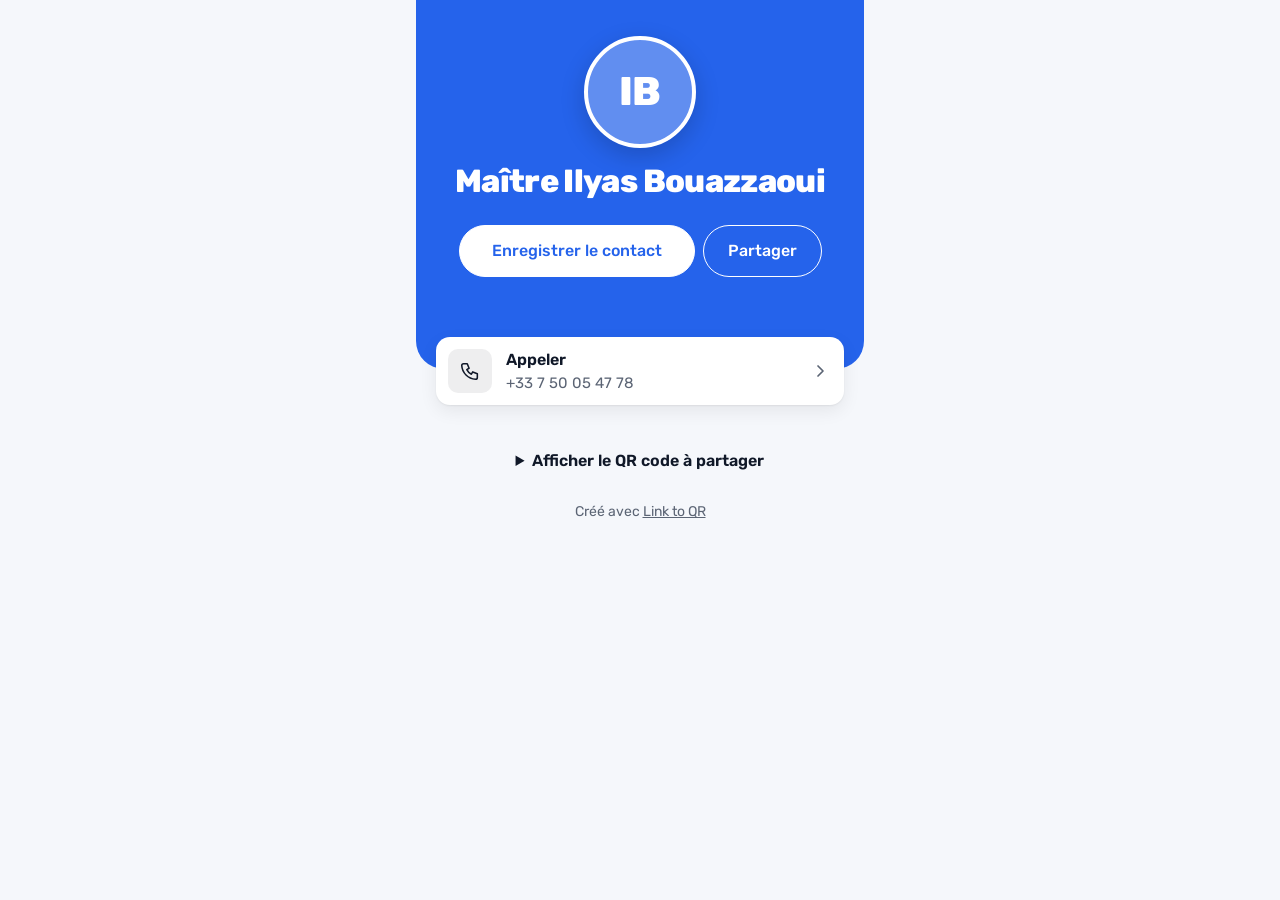
==== card/index.html @ c25ded65 "Add contact QR codes and a contact page, new blue look, French text - Link / Contact switch on the m" ====
<!doctype html>
<html lang="fr">
<head>
  <meta charset="utf-8">
  <meta name="viewport" content="width=device-width, initial-scale=1, viewport-fit=cover">
  <!-- The three lines below are what shows when the link is shared in WhatsApp or Messenger. Edit them by hand. -->
  <title>Maître Ilyas Bouazzaoui</title>
  <meta property="og:title" content="Maître Ilyas Bouazzaoui">
  <meta property="og:description" content="Enregistrez mon contact ou appelez-moi.">
  <meta http-equiv="Content-Security-Policy" content="default-src 'none'; script-src 'self'; style-src 'self'; font-src 'self'; img-src 'self' data: blob:; base-uri 'none'; form-action 'none'">
  <meta name="referrer" content="no-referrer">
  <meta name="color-scheme" content="light dark">
  <meta name="theme-color" content="#f5f7fb" media="(prefers-color-scheme: light)">
  <meta name="theme-color" content="#0c111d" media="(prefers-color-scheme: dark)">
  <meta property="og:type" content="profile">
  <link rel="icon" href="../favicon.svg" type="image/svg+xml">
  <link rel="preload" href="../fonts/rubik.woff2" as="font" type="font/woff2" crossorigin>
  <link rel="stylesheet" href="../style.css">
  <link rel="stylesheet" href="../card-page.css">
  <script src="../qrcode.js" defer></script>
  <script src="details.js" defer></script>
  <script src="../card-page.js" type="module"></script>
</head>
<body>
  <main class="card">
    <header id="face" class="face">
      <div id="avatar" class="avatar" aria-hidden="true"></div>
      <h1 id="name"></h1>
      <p id="role" class="role"></p>
      <p id="bio" class="bio"></p>
      <div class="card-actions">
        <button type="button" id="save" class="btn">Enregistrer le contact</button>
        <button type="button" id="share" class="btn">Partager</button>
      </div>
      <p id="status" class="sr-only" role="status"></p>
    </header>

    <ul id="rows" class="rows"></ul>

    <details class="show-qr">
      <summary>Afficher le QR code à partager</summary>
      <img id="qr" alt="QR code de cette page" width="240" height="240">
      <p>Faites scanner ce code sur votre écran pour ouvrir cette page.</p>
    </details>

    <noscript><p class="bio">Cette page a besoin de JavaScript pour afficher le contact.</p></noscript>
    <footer class="card-foot">Créé avec <a href="../">Link to QR</a></footer>
  </main>
</body>
</html>
---- style.css ----
@font-face {
  font-family: "Rubik";
  src: url("fonts/rubik.woff2") format("woff2");
  font-weight: 300 900;
  font-display: swap;
}

/* Shape rule: soft corners everywhere, one blue for anything you can press. */
:root {
  color-scheme: light dark;
  --paper: #f5f7fb;
  --ink: #101828;
  --muted: #5b6474;
  --field: #fff;
  --line: #d5dbe6;
  --tint: #e6edff; /* behind the code */
  --accent: #2563eb;
  --accent-text: #2563eb; /* the blue when it is text on the page */
  --danger: #d92d20;
  --focus: var(--accent-text);
  --radius: 0.875rem;
  --sans: "Rubik", ui-sans-serif, system-ui, sans-serif;
  --ease: cubic-bezier(0.16, 1, 0.3, 1);
}

@media (prefers-color-scheme: dark) {
  :root {
    --paper: #0c111d;
    --ink: #eef1f6;
    --muted: #a0a9b8;
    --field: #161c2a;
    --line: #2d3648;
    --tint: #111a33;
    --accent-text: #7da2ff;
    --danger: #f97066;
  }
}

*,
*::before,
*::after {
  box-sizing: border-box;
}

html {
  -webkit-text-size-adjust: 100%;
}

body {
  margin: 0;
  background: var(--paper);
  color: var(--ink);
  font: 400 1rem/1.5 var(--sans);
  -webkit-font-smoothing: antialiased;
}

::selection {
  background: var(--accent);
  color: #fff;
}

:focus-visible {
  outline: 2px solid var(--focus);
  outline-offset: 3px;
}

[hidden] {
  display: none !important;
}

.sr-only {
  position: absolute;
  width: 1px;
  height: 1px;
  overflow: hidden;
  clip-path: inset(50%);
  white-space: nowrap;
}

/* Layout: one column on phones, type left and code right from 60rem up. */
.page {
  display: grid;
  grid-template-rows: auto 1fr auto;
  min-height: 100dvh;
}

.intro {
  display: grid;
  grid-template-rows: auto 1fr;
  gap: 2rem;
  min-width: 0; /* lets the form shrink on very narrow screens */
  padding: 1.25rem max(1.25rem, env(safe-area-inset-right)) 2.5rem max(1.25rem, env(safe-area-inset-left));
}

.fineprint {
  padding: 1rem max(1.25rem, env(safe-area-inset-right)) max(1rem, env(safe-area-inset-bottom)) max(1.25rem, env(safe-area-inset-left));
  color: var(--muted);
  font-size: 0.875rem;
}

@media (min-width: 60rem) {
  .page {
    grid-template-columns: minmax(0, 1.15fr) minmax(0, 1fr);
    grid-template-rows: 1fr auto;
  }

  .intro {
    padding: 2rem clamp(2rem, 5vw, 4.5rem) 1rem;
  }

  .stage {
    grid-column: 2;
    grid-row: 1 / span 2;
  }

  .fineprint {
    grid-column: 1;
    grid-row: 2;
    padding: 1rem clamp(2rem, 5vw, 4.5rem) 2rem;
  }
}

/* Left side */
.brand {
  display: flex;
  align-items: center;
  gap: 0.5rem;
  margin: 0;
  font-weight: 700;
  letter-spacing: -0.01em;
}

.brand svg {
  width: 1.75rem;
  height: 1.75rem;
}

.pitch {
  align-self: center;
  min-width: 0;
  max-width: 36rem;
}

h1 {
  margin: 0;
  font-size: clamp(2.5rem, 4.4vw + 0.75rem, 4.75rem);
  font-weight: 800;
  line-height: 1.05;
  letter-spacing: -0.025em;
  text-wrap: balance;
  isolation: isolate;
}

mark {
  background: none;
  color: var(--accent-text);
}

.lede {
  margin: 1.25rem 0 0;
  max-width: 30rem;
  color: var(--muted);
  font-size: 1.125rem;
  line-height: 1.5;
  text-wrap: pretty;
}

.field {
  margin-top: 2.25rem;
}

.field label {
  display: block;
  margin-bottom: 0.5rem;
  font-size: 0.9375rem;
  font-weight: 600;
}

/* Link or contact: the pressed one is filled. */
.switch {
  display: inline-flex;
  gap: 0.25rem;
  margin-bottom: 1.5rem;
  padding: 0.25rem;
  border: 1.5px solid var(--line);
  border-radius: 999px;
  background: var(--field);
}

.switch .btn {
  min-height: 2.5rem;
  border-radius: 999px;
  background: transparent;
  color: var(--muted);
}

.switch .btn[aria-pressed="true"] {
  background: var(--accent);
  color: #fff;
}

.field-row {
  display: flex;
  gap: 0.5rem;
}

.field input {
  flex: 1;
  min-width: 0;
  height: 3.5rem;
  padding: 0 1rem;
  border: 1.5px solid var(--line);
  border-radius: var(--radius);
  background: var(--field);
  color: var(--ink);
  font: 400 1.0625rem var(--sans);
}

.field input:focus {
  border-color: var(--accent-text);
}

.field input::placeholder {
  color: var(--muted);
  opacity: 1;
}

.field input[aria-invalid="true"] {
  border-color: var(--danger);
  box-shadow: inset 0 0 0 1px var(--danger);
}

.field .btn {
  min-height: 3.5rem;
}

.contact {
  display: grid;
  grid-template-columns: 1fr 1fr;
  gap: 0.75rem;
}

.contact label {
  min-width: 0;
  margin: 0;
}

.contact input {
  display: block;
  width: 100%;
  height: 3rem;
  margin-top: 0.375rem;
}

.contact .wide {
  grid-column: 1 / -1;
}

@media (max-width: 26rem) {
  .contact .roomy {
    grid-column: 1 / -1;
  }
}

.more {
  margin: 0.75rem 0 0;
  color: var(--muted);
  font-size: 0.9375rem;
}

.more a {
  color: var(--accent-text);
  text-underline-offset: 0.2em;
}

.hint {
  min-height: 3em; /* two lines, so the page does not jump when the message changes */
  margin: 0.625rem 0 0;
  text-wrap: balance;
  color: var(--muted);
  font-size: 0.9375rem;
}

.hint.is-error {
  color: var(--ink);
  font-weight: 600;
}

/* Buttons */
.btn {
  min-height: 3rem;
  padding: 0 1.125rem;
  border: 1.5px solid transparent;
  border-radius: var(--radius);
  font: 500 1rem/1 var(--sans);
  white-space: nowrap;
  cursor: pointer;
  touch-action: manipulation;
  -webkit-tap-highlight-color: transparent;
  transition: background-color 0.15s, color 0.15s, transform 0.1s;
}

.btn-ink {
  background: var(--accent);
  color: #fff;
}

.btn-line {
  border-color: var(--line);
  background: var(--field);
  color: var(--ink);
}

@media (hover: hover) {
  .btn-ink:hover:not(:disabled) {
    background: #1d4ed8;
  }

  .btn-line:hover:not(:disabled) {
    border-color: var(--accent-text);
    color: var(--accent-text);
  }
}

.btn:active:not(:disabled) {
  transform: translateY(1px);
}

.btn:disabled {
  opacity: 0.38;
  cursor: not-allowed;
}

/* Right side: the code on a soft blue field. */
.stage {
  display: grid;
  place-items: center;
  padding: 2rem max(1.25rem, env(safe-area-inset-right)) 2rem max(1.25rem, env(safe-area-inset-left));
  background: var(--tint);
}

.stage-inner {
  display: grid;
  gap: 1.25rem;
  width: min(100%, 26rem);
}

/* Two columns: the tile gives way so code and buttons fit a short laptop window. */
@media (min-width: 60rem) {
  .stage-inner {
    width: min(100%, 26rem, max(15rem, 100dvh - 18rem));
  }
}

.tile {
  display: grid;
  place-items: center;
  aspect-ratio: 1;
  overflow: hidden;
  border-radius: 1.25rem;
  background: #fff;
  box-shadow: 0 1px 2px rgb(16 24 40 / 0.06), 0 12px 32px rgb(16 24 40 / 0.1);
  forced-color-adjust: none; /* keep white behind the code in Windows contrast themes */
}

.tile > * {
  grid-area: 1 / 1;
}

.tile svg {
  display: block;
  width: 100%;
  height: 100%;
  fill: #dcdce1;
}

.stage[data-state="ready"] .tile svg {
  fill: #000;
}

.tile-note {
  display: none;
  max-width: 11ch;
  margin: 0;
  color: #55555f;
  font-weight: 600;
  line-height: 1.25;
  text-align: center;
  text-wrap: balance;
}

.stage[data-state="empty"] .tile-note-empty,
.stage[data-state="error"] .tile-note-error {
  display: block;
}

.readout {
  display: grid;
  align-content: start;
  gap: 0.125rem;
  min-height: 4.5rem;
  margin: 0;
}

.stage:not([data-state="ready"]) .readout {
  visibility: hidden;
}

.readout-label {
  font-size: 0.875rem;
  font-weight: 600;
}

.readout-target {
  display: -webkit-box;
  -webkit-box-orient: vertical;
  -webkit-line-clamp: 2;
  overflow: hidden;
  color: inherit;
  font-size: 1.0625rem;
  font-weight: 500;
  line-height: 1.35;
  overflow-wrap: anywhere;
  text-decoration-thickness: 1.5px;
  text-underline-offset: 0.2em;
}

.actions {
  display: flex;
  flex-wrap: wrap;
  gap: 0.5rem;
}

.actions .btn {
  flex: 1 1 0;
}

.actions .btn-ink {
  flex-basis: 100%;
  min-height: 3.5rem;
}

/* Motion: one rise on load, one pop when a code appears. */
@media (prefers-reduced-motion: no-preference) {
  .pitch > *,
  .stage-inner {
    animation: rise 0.6s var(--ease) both;
  }

  .pitch > .lede {
    animation-delay: 0.06s;
  }

  .pitch > .field,
  .stage-inner {
    animation-delay: 0.12s;
  }

  .stage[data-state="ready"] .tile svg {
    animation: pop 0.3s var(--ease);
  }

  @keyframes rise {
    from {
      opacity: 0;
      transform: translateY(12px);
    }
  }

  @keyframes pop {
    from {
      opacity: 0;
      transform: scale(0.97);
    }
  }
}
---- card-page.css ----
/* Contact page: one phone-width column. Colours, font and buttons come from style.css.
   Unlike the main page, this one is round and soft: a colour header, then floating rows. */
.card {
  display: grid;
  gap: 1.25rem;
  width: min(100%, 28rem);
  margin: 0 auto;
  padding-bottom: max(2rem, env(safe-area-inset-bottom));
}

.card > * {
  min-width: 0;
  margin-inline: max(1.25rem, env(safe-area-inset-left)) max(1.25rem, env(safe-area-inset-right));
}

/* The header. card-page.js sets --brand and --on-brand from CARD.color. */
.card > .face {
  --brand: var(--accent);
  --on-brand: #fff;
  display: grid;
  justify-items: center;
  margin: 0 0 -4.25rem; /* the first rows float over its bottom edge */
  padding: max(2.25rem, env(safe-area-inset-top)) 1.5rem 5.75rem;
  border-radius: 0 0 1.75rem 1.75rem;
  background: var(--brand);
  color: var(--on-brand);
  text-align: center;
}

.avatar {
  display: grid;
  place-items: center;
  width: 7rem;
  height: 7rem;
  overflow: hidden;
  border: 4px solid #fff;
  border-radius: 50%;
  background: rgb(255 255 255 / 0.28);
  box-shadow: 0 8px 24px rgb(0 0 0 / 0.18);
  font-size: 2.5rem;
  font-weight: 800;
  letter-spacing: -0.02em;
  text-transform: uppercase;
}

.avatar img {
  display: block;
  width: 100%;
  height: 100%;
  object-fit: cover;
}

.face h1 {
  margin-top: 1rem;
  font-size: clamp(1.625rem, 7.5vw, 2rem);
  letter-spacing: -0.02em;
  line-height: 1.1;
  overflow-wrap: anywhere;
}

.role {
  margin: 0.375rem 0 0;
  font-weight: 500;
  line-height: 1.3;
}

.bio {
  max-width: 22rem;
  margin: 0.75rem 0 0;
  font-size: 0.9375rem;
  line-height: 1.45;
  opacity: 0.85;
  text-wrap: pretty;
}

.card-actions {
  display: flex;
  flex-wrap: wrap;
  justify-content: center;
  gap: 0.5rem;
  margin-top: 1.25rem;
}

.card-actions .btn {
  min-height: 3.25rem;
  padding: 0 1.5rem;
  border-color: var(--on-brand);
  border-radius: 999px;
  background: transparent;
  color: var(--on-brand);
}

.card-actions #save {
  padding: 0 2rem;
  background: var(--on-brand);
  color: var(--brand);
}

/* One floating row per way to reach the person. */
.rows {
  display: grid;
  gap: 0.625rem;
  padding: 0;
  list-style: none;
}

.rows a {
  display: grid;
  grid-template-columns: 2.75rem minmax(0, 1fr) 1rem;
  align-items: center;
  gap: 0.875rem;
  min-height: 4.25rem;
  padding: 0.625rem 1rem 0.625rem 0.75rem;
  border-radius: 0.875rem;
  background: var(--field);
  box-shadow: 0 1px 2px rgb(0 0 0 / 0.06), 0 6px 18px rgb(0 0 0 / 0.07);
  color: inherit;
  text-decoration: none;
  transition: transform 0.15s var(--ease), box-shadow 0.15s;
}

.rows svg {
  width: 2.75rem;
  height: 2.75rem;
  padding: 0.6875rem;
  border-radius: 0.625rem;
  background: color-mix(in srgb, var(--ink) 7%, transparent);
  fill: none;
  stroke: currentColor;
  stroke-width: 1.7;
  stroke-linecap: round;
  stroke-linejoin: round;
}

.rows .chev {
  width: 1rem;
  height: 1rem;
  padding: 0;
  background: none;
  color: var(--muted);
}

.rows b,
.rows small {
  display: block;
  overflow: hidden;
  text-overflow: ellipsis;
  white-space: nowrap;
}

.rows b {
  font-weight: 600;
}

.rows small {
  color: var(--muted);
  font-size: 0.9375rem;
}

@media (hover: hover) {
  .rows a:hover {
    transform: translateY(-2px);
    box-shadow: 0 2px 4px rgb(0 0 0 / 0.08), 0 12px 26px rgb(0 0 0 / 0.12);
  }
}

.show-qr {
  text-align: center;
}

.show-qr summary {
  padding: 0.5rem;
  font-weight: 600;
  cursor: pointer;
}

.show-qr img {
  display: block;
  width: min(15rem, 100%);
  height: auto;
  margin: 0.75rem auto;
  border-radius: 0.875rem;
  background: #fff;
  image-rendering: pixelated;
}

.show-qr p,
.card-foot {
  margin-block: 0;
  color: var(--muted);
  font-size: 0.875rem;
  text-align: center;
}

.card-foot a {
  color: inherit;
}

@media (prefers-reduced-motion: no-preference) {
  .face > * {
    animation: rise 0.6s var(--ease) both;
  }
}
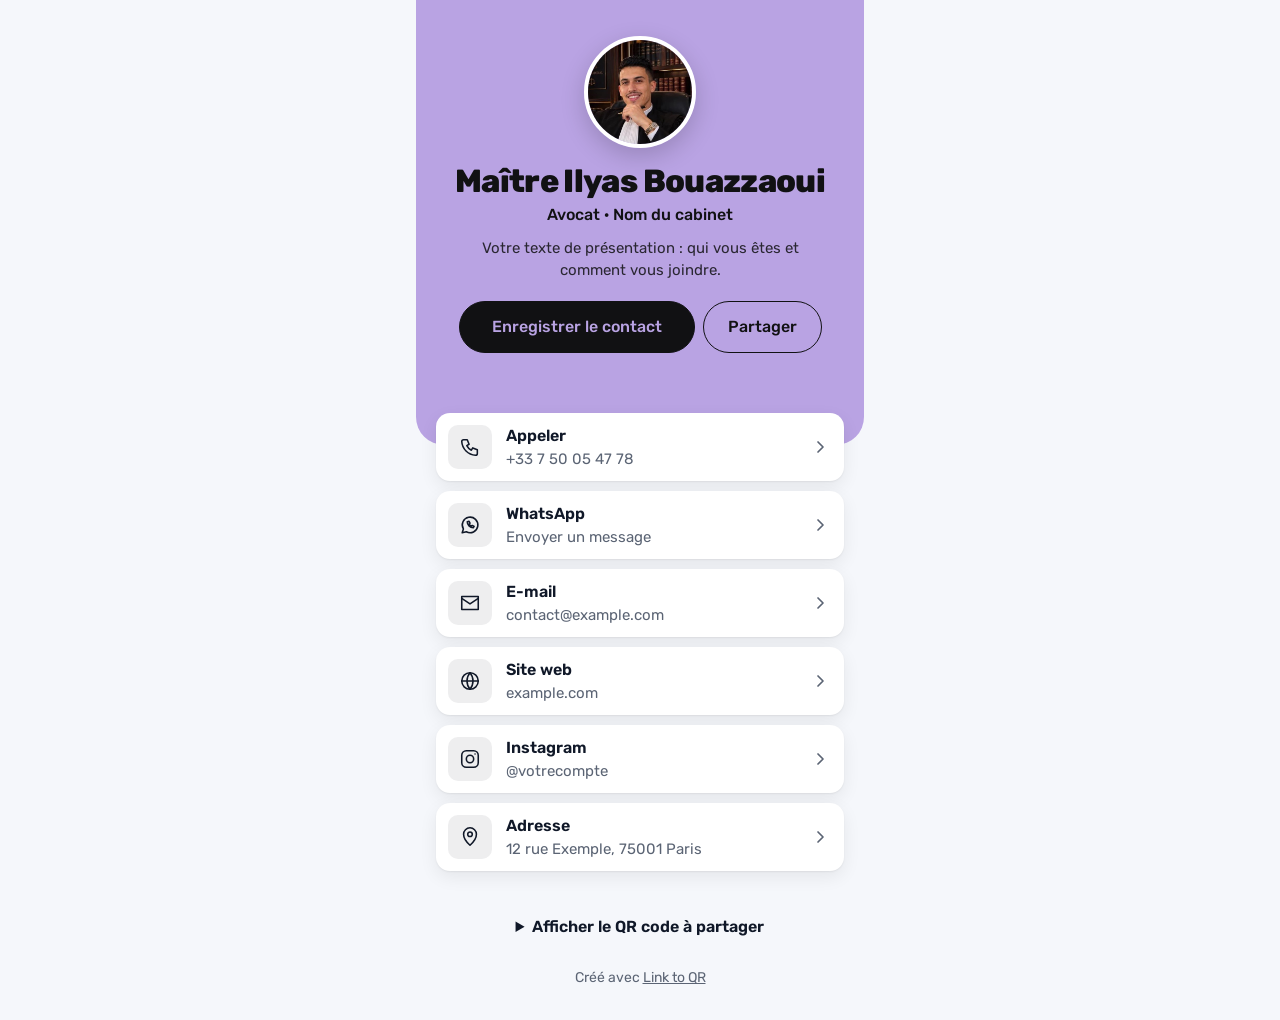
==== commit 0c39110f: "Card: add photo, light lavender header, job title Co-Authored-By: Claude Opus 5.5 <noreply@anthropic" ====
--- a/card/index.html
+++ b/card/index.html
@@ -7,6 +7,7 @@
   <title>Maître Ilyas Bouazzaoui</title>
   <meta property="og:title" content="Maître Ilyas Bouazzaoui">
   <meta property="og:description" content="Enregistrez mon contact ou appelez-moi.">
+  <meta property="og:image" content="https://ismailzia.github.io/qr/card/photo.jpg">
   <meta http-equiv="Content-Security-Policy" content="default-src 'none'; script-src 'self'; style-src 'self'; font-src 'self'; img-src 'self' data: blob:; base-uri 'none'; form-action 'none'">
   <meta name="referrer" content="no-referrer">
   <meta name="color-scheme" content="light dark">
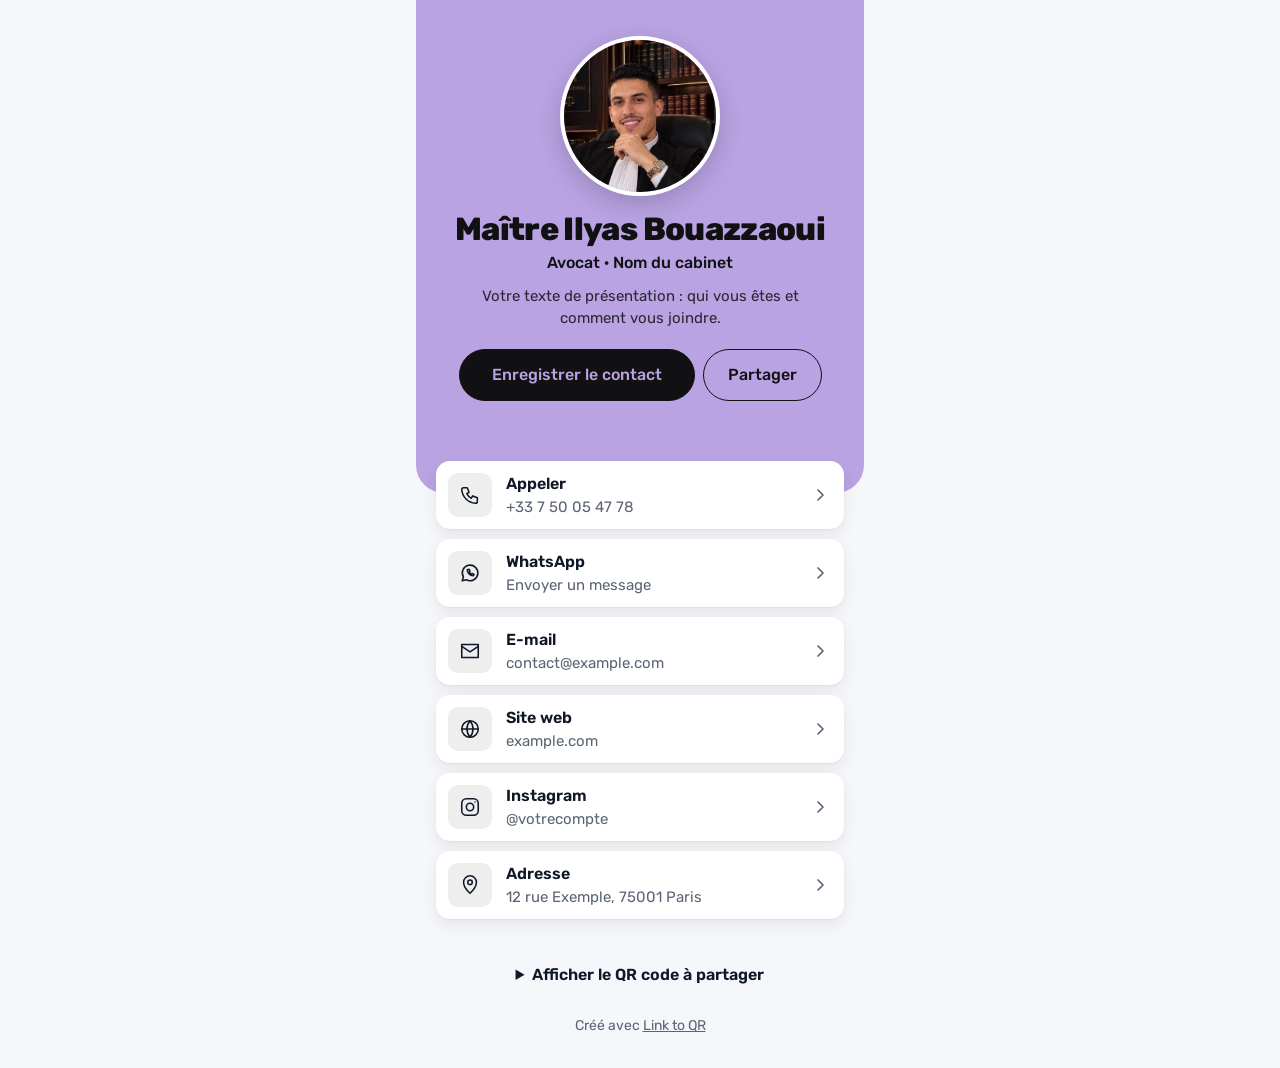
==== commit 65152cbc: "Version the css and js links so phones stop showing a saved old copy Co-Authored-By: Claude Opus 5.5" ====
--- a/card/index.html
+++ b/card/index.html
@@ -16,11 +16,11 @@
   <meta property="og:type" content="profile">
   <link rel="icon" href="../favicon.svg" type="image/svg+xml">
   <link rel="preload" href="../fonts/rubik.woff2" as="font" type="font/woff2" crossorigin>
-  <link rel="stylesheet" href="../style.css">
-  <link rel="stylesheet" href="../card-page.css">
-  <script src="../qrcode.js" defer></script>
-  <script src="details.js" defer></script>
-  <script src="../card-page.js" type="module"></script>
+  <link rel="stylesheet" href="../style.css?v=3">
+  <link rel="stylesheet" href="../card-page.css?v=3">
+  <script src="../qrcode.js?v=3" defer></script>
+  <script src="details.js?v=3" defer></script>
+  <script src="../card-page.js?v=3" type="module"></script>
 </head>
 <body>
   <main class="card">
--- a/card-page.css
+++ b/card-page.css
@@ -30,14 +30,14 @@
 .avatar {
   display: grid;
   place-items: center;
-  width: 7rem;
-  height: 7rem;
+  width: 10rem;
+  height: 10rem;
   overflow: hidden;
   border: 4px solid #fff;
   border-radius: 50%;
   background: rgb(255 255 255 / 0.28);
   box-shadow: 0 8px 24px rgb(0 0 0 / 0.18);
-  font-size: 2.5rem;
+  font-size: 3.5rem;
   font-weight: 800;
   letter-spacing: -0.02em;
   text-transform: uppercase;
